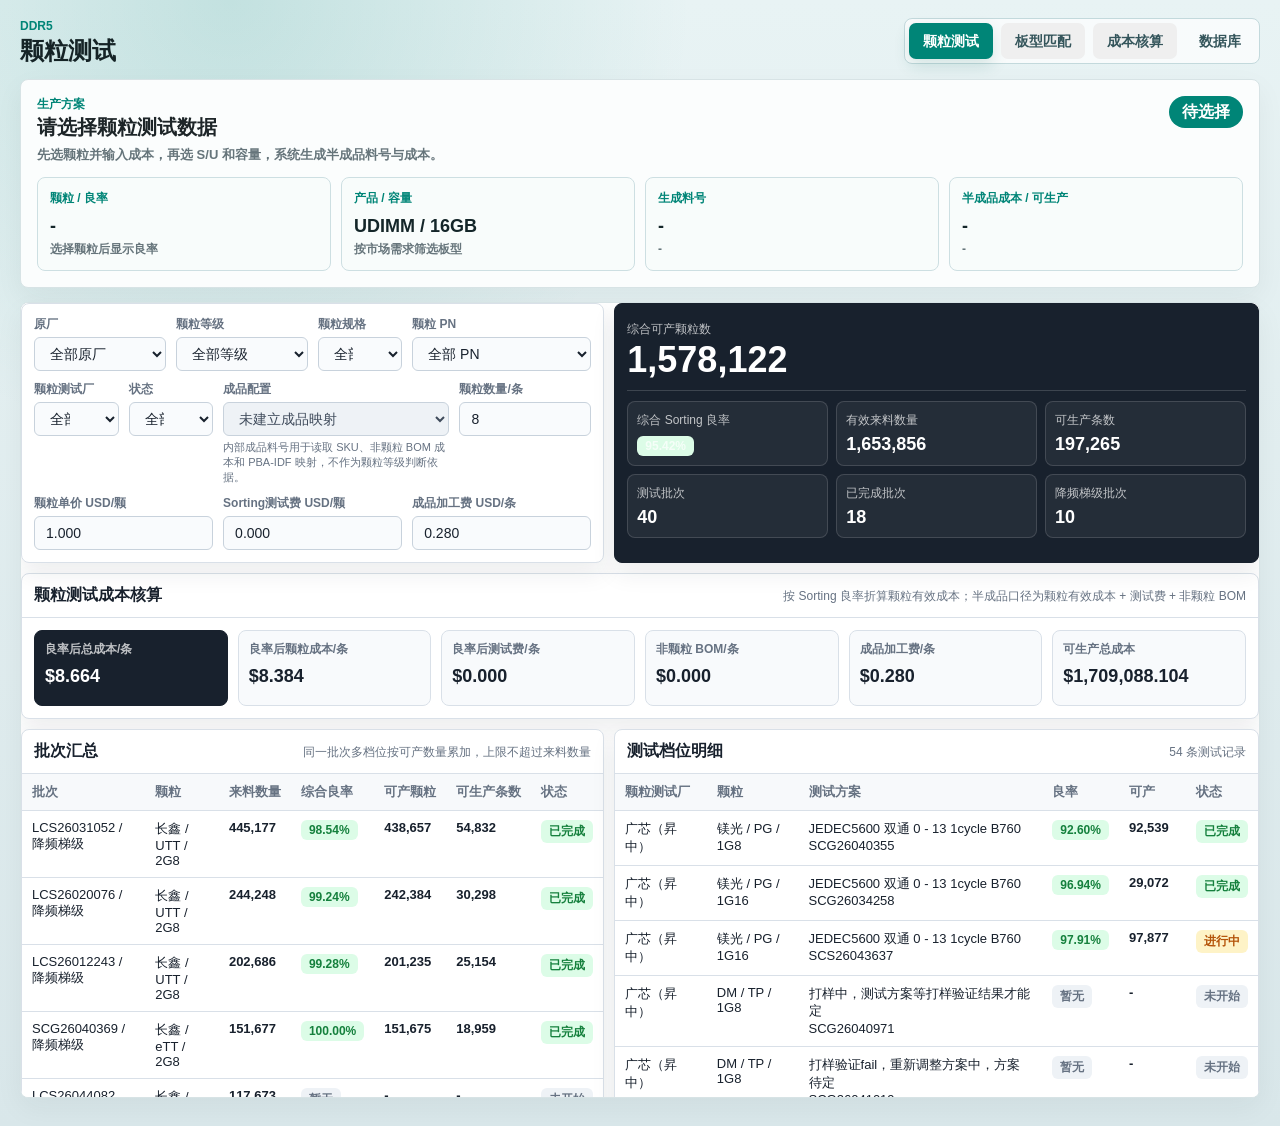
==== index.html @ 911d34d2 "Add DDR5 board database page" ====
<!doctype html>
<html lang="zh-CN">
  <head>
    <meta charset="UTF-8" />
    <meta name="viewport" content="width=device-width, initial-scale=1.0" />
    <title>DDR5 生产成本流程</title>
    <link rel="icon" href="/favicon.svg" type="image/svg+xml" />
    <link rel="stylesheet" href="/styles.css?v=202605280843" />
  </head>
  <body>
    <main class="main">
      <section class="scheme-page">
        <header class="page-toolbar">
          <div>
            <span>DDR5</span>
            <h1 id="flowTitle">颗粒测试</h1>
          </div>
          <nav class="page-nav" aria-label="页面导航">
            <button class="nav-button nav-button-active" type="button" data-flow-target="grain">颗粒测试</button>
            <button class="nav-button" type="button" data-flow-target="board">板型匹配</button>
            <button class="nav-button" type="button" data-flow-target="cost">成本核算</button>
            <a class="nav-button" href="/database.html?v=202605280910">数据库</a>
          </nav>
        </header>

        <section class="panel production-summary">
          <div class="summary-head">
            <div>
              <span>生产方案</span>
              <h2 id="planName">请选择颗粒测试数据</h2>
              <p id="planPath">先选颗粒并输入成本，再选 S/U 和容量，系统生成半成品料号与成本。</p>
            </div>
            <strong id="planStatus" class="count-pill">待选择</strong>
          </div>
          <div class="summary-grid">
            <div class="summary-card">
              <span>颗粒 / 良率</span>
              <strong id="summaryGrain">-</strong>
              <small id="summaryYield">-</small>
            </div>
            <div class="summary-card">
              <span>产品 / 容量</span>
              <strong id="summaryMarket">UDIMM / 16GB</strong>
              <small>按市场需求筛选板型</small>
            </div>
            <div class="summary-card">
              <span>生成料号</span>
              <strong id="summaryPartNumber">-</strong>
              <small id="summarySku">-</small>
            </div>
            <div class="summary-card">
              <span>半成品成本 / 可生产</span>
              <strong id="summaryCost">-</strong>
              <small id="summaryQuantity">-</small>
            </div>
          </div>
        </section>

        <section class="flow-panel" data-flow-panel="grain">
          <section class="panel tool-shell">
            <iframe
              class="embedded-tool-frame"
              data-grain-frame
              title="颗粒 Sorting 良率工具"
              src="/tools/grain-test/index.html?embed=1&v=202605280843"
            ></iframe>
          </section>
        </section>

        <section class="flow-panel" data-flow-panel="board" hidden>
          <section class="panel filter-panel">
            <h2>筛选条件</h2>
            <div class="filter-grid">
              <label>S / U
                <select id="filterSu">
                  <option value="UDIMM">U - UDIMM</option>
                  <option value="SODIMM">S - SODIMM</option>
                </select>
              </label>
              <label>容量
                <select id="filterCapacity">
                  <option>8GB</option>
                  <option>16GB</option>
                  <option>24GB</option>
                  <option>32GB</option>
                  <option>48GB</option>
                  <option>64GB</option>
                </select>
              </label>
              <label>颗粒厂
                <select id="filterFactory">
                  <option>镁光</option>
                  <option>三星</option>
                  <option>海力士</option>
                  <option>长鑫</option>
                </select>
              </label>
              <label>颗粒等级
                <select id="filterGrade"></select>
              </label>
              <label>颗粒规格
                <select id="filterDramSpec"></select>
              </label>
            </div>
          </section>

          <section class="panel match-panel">
            <div class="match-head">
              <div>
                <span>匹配结果</span>
                <h2>匹配板型</h2>
                <p id="matchPath"></p>
              </div>
              <strong id="matchCount" class="count-pill">0 个</strong>
            </div>
            <div class="table-wrap match-table">
              <table>
                <thead>
                  <tr>
                    <th>序号</th>
                    <th>S/U</th>
                    <th>容量</th>
                    <th>颗粒厂</th>
                    <th>颗粒等级</th>
                    <th>Rank/贴颗</th>
                    <th>颗粒规格</th>
                    <th>板厂</th>
                    <th>板型</th>
                    <th>板型标注</th>
                    <th>名称</th>
                  </tr>
                </thead>
                <tbody id="matchedBoardRows"></tbody>
              </table>
            </div>
          </section>

          <section class="panel material-matrix-panel">
            <div class="matrix-scroll">
              <table class="material-matrix">
                <thead>
                  <tr>
                    <th>板型</th>
                    <th>颗粒</th>
                    <th>PCB</th>
                    <th>PMIC</th>
                    <th>SPD</th>
                    <th>电感</th>
                  </tr>
                </thead>
                <tbody id="materialMatrixRows"></tbody>
              </table>
            </div>
            <div class="rc-grid" id="rcSpecGrid"></div>
            <p id="selectedPartCount" class="selection-note">已选 0 个料号。</p>
          </section>
        </section>

        <section class="flow-panel" data-flow-panel="cost" hidden>
          <section class="panel tool-shell">
            <iframe
              class="embedded-tool-frame"
              data-cost-frame
              title="DIMM 成本核算"
              src="/tools/dimm-cost-calculator/index.html?embed=1&v=202605280843"
            ></iframe>
          </section>
        </section>
      </section>
    </main>
    <script src="/tools/dimm-cost-calculator/data.js?v=202605280843"></script>
    <script src="/tools/grain-test/data.js?v=202605280843"></script>
    <script src="/app.js?v=202605280843"></script>
    <script src="/flow.js?v=202605280843"></script>
  </body>
</html>
---- styles.css ----
:root {
  --bg: #e8eef1;
  --panel: #fbfdfd;
  --text: #1d2528;
  --muted: #66757b;
  --line: #d7e3e5;
  --teal: #008577;
  --teal-soft: #d9f3ee;
}

* {
  box-sizing: border-box;
}

body {
  margin: 0;
  color: var(--text);
  background: var(--bg);
  font-family: "PingFang SC", "Hiragino Sans GB", "Microsoft YaHei", -apple-system, BlinkMacSystemFont, "Segoe UI", sans-serif;
  font-size: 16px;
  line-height: 1.45;
}

button,
a,
select {
  font: inherit;
}

button {
  border: 0;
  cursor: pointer;
}

a {
  color: inherit;
  text-decoration: none;
}

.main {
  min-height: 100vh;
  padding: 18px 20px 28px;
  background:
    radial-gradient(circle at 18% 0%, rgba(0, 133, 119, 0.16), transparent 30%),
    linear-gradient(180deg, #e8f3f4 0%, #d9e7ea 100%);
}

.scheme-page {
  display: grid;
  gap: 14px;
}

.page-toolbar {
  display: flex;
  align-items: center;
  justify-content: space-between;
  gap: 16px;
}

.page-toolbar span {
  display: block;
  color: var(--teal);
  font-size: 12px;
  font-weight: 800;
}

.page-toolbar h1 {
  margin: 2px 0 0;
  color: #152326;
  font-size: 24px;
  font-weight: 850;
  line-height: 1.15;
}

.toolbar-button {
  display: inline-flex;
  min-height: 40px;
  align-items: center;
  justify-content: center;
  padding: 0 16px;
  border: 1px solid #057a6f;
  border-radius: 8px;
  background: var(--teal);
  color: #ffffff;
  font-size: 14px;
  font-weight: 800;
  white-space: nowrap;
  box-shadow: 0 8px 18px rgba(0, 98, 88, 0.14);
}

.toolbar-button:hover {
  background: #00766a;
}

.toolbar-button-secondary {
  border-color: #b7d4d1;
  background: #ffffff;
  color: #0b615b;
  box-shadow: none;
}

.toolbar-button-secondary:hover {
  background: #f0faf7;
}

.page-nav {
  display: inline-flex;
  align-items: center;
  gap: 8px;
  padding: 4px;
  border: 1px solid #c3d9dc;
  border-radius: 8px;
  background: rgba(255, 255, 255, 0.72);
}

.nav-button {
  display: inline-flex;
  min-height: 36px;
  align-items: center;
  justify-content: center;
  padding: 0 14px;
  border-radius: 7px;
  color: #34555b;
  font-size: 14px;
  font-weight: 800;
  white-space: nowrap;
}

a.nav-button {
  text-decoration: none;
}

.nav-button:hover {
  background: #eef8f6;
  color: #0b615b;
}

.nav-button-active {
  background: var(--teal);
  color: #ffffff;
  box-shadow: 0 7px 16px rgba(0, 98, 88, 0.14);
}

.nav-button-active:hover {
  background: #00766a;
  color: #ffffff;
}

.panel {
  overflow: hidden;
  border: 1px solid var(--line);
  border-radius: 8px;
  background: var(--panel);
  box-shadow: 0 10px 28px rgba(23, 41, 46, 0.05);
}

.production-summary {
  padding: 16px;
}

.summary-head {
  display: flex;
  justify-content: space-between;
  gap: 16px;
  margin-bottom: 12px;
}

.summary-head span,
.summary-card span {
  display: block;
  color: var(--teal);
  font-size: 12px;
  font-weight: 800;
}

.summary-head h2 {
  margin: 2px 0 6px;
  font-size: 20px;
  line-height: 1.25;
}

.summary-head p {
  margin: 0;
  color: var(--muted);
  font-size: 13px;
  font-weight: 650;
}

.summary-grid {
  display: grid;
  grid-template-columns: repeat(4, minmax(0, 1fr));
  gap: 10px;
}

.summary-card {
  min-height: 92px;
  padding: 12px;
  border: 1px solid #cddfe2;
  border-radius: 8px;
  background: #f8fcfb;
}

.summary-card strong {
  display: block;
  margin-top: 8px;
  color: #142629;
  font-size: 18px;
  line-height: 1.2;
}

.summary-card small {
  display: block;
  margin-top: 5px;
  color: var(--muted);
  font-size: 12px;
  font-weight: 650;
  line-height: 1.3;
}

.flow-panel {
  display: grid;
  gap: 14px;
}

.flow-panel[hidden] {
  display: none;
}

.filter-panel {
  padding: 18px 20px 16px;
}

.filter-panel h2 {
  margin: 0 0 16px;
  color: #152326;
  font-size: 22px;
  font-weight: 800;
  line-height: 1.2;
}

.filter-grid {
  display: grid;
  grid-template-columns: 1.2fr 1fr 1fr 0.8fr 0.9fr;
  gap: 12px;
  padding: 14px;
  border: 1px solid #cddfe2;
  border-radius: 8px;
  background: linear-gradient(180deg, #f7fdfb 0%, #edf8f6 100%);
}

.filter-grid label {
  display: grid;
  gap: 7px;
  color: #607176;
  font-size: 12px;
  font-weight: 700;
  line-height: 1.3;
}

.filter-grid select {
  height: 44px;
  padding: 0 14px;
  border: 1px solid #b7d4d1;
  border-radius: 8px;
  background: #ffffff;
  color: var(--text);
  font-size: 15px;
  font-weight: 650;
  box-shadow: inset 0 1px 0 rgba(255, 255, 255, 0.75);
}

.filter-grid select:focus {
  border-color: var(--teal);
  outline: 3px solid rgba(0, 133, 119, 0.16);
}

.filter-grid select:disabled {
  color: #7f9095;
  background: #eef3f4;
  border-style: dashed;
  cursor: not-allowed;
}

.match-panel,
.material-matrix-panel {
  padding: 18px 16px 16px;
}

.match-head {
  display: flex;
  justify-content: space-between;
  align-items: flex-start;
  gap: 16px;
  margin-bottom: 12px;
}

.match-head span {
  display: block;
  margin-bottom: 4px;
  color: var(--teal);
  font-size: 12px;
  font-weight: 800;
}

.match-head h2 {
  margin: 0 0 10px;
  font-size: 18px;
  font-weight: 800;
  line-height: 1.25;
}

.match-head p {
  margin: 0;
  color: var(--muted);
  font-size: 13px;
  font-weight: 600;
}

.count-pill {
  display: inline-flex;
  min-width: 54px;
  height: 32px;
  align-items: center;
  justify-content: center;
  padding: 0 13px;
  border-radius: 999px;
  background: var(--teal);
  color: #ffffff;
  white-space: nowrap;
}

.table-wrap,
.matrix-scroll {
  overflow: auto;
}

table {
  width: 100%;
  border-collapse: collapse;
}

.match-table {
  border: 1px solid var(--line);
  border-radius: 8px;
  background: #ffffff;
}

.match-table th,
.match-table td {
  padding: 11px 12px;
  font-size: 13px;
  white-space: nowrap;
}

.match-table th,
.material-matrix th {
  color: #405257;
  background: #e7f4f2;
  font-weight: 800;
  text-align: left;
}

.match-table td {
  color: #1d292d;
  border-bottom: 1px solid #edf2f3;
}

.match-table td strong {
  color: #0b615b;
  font-weight: 800;
}

.match-table tbody tr:hover {
  background: #f0faf7;
}

.match-table tbody tr.selectable {
  cursor: pointer;
}

.match-table tbody tr.selected {
  background: #dff4ef;
  box-shadow: inset 4px 0 0 var(--teal);
}

.board-tags {
  display: flex;
  min-width: 180px;
  flex-wrap: wrap;
  gap: 5px;
}

.board-tag {
  display: inline-flex;
  align-items: center;
  min-height: 22px;
  padding: 2px 7px;
  border: 1px solid #bedbd7;
  border-radius: 999px;
  background: #f1fbf8;
  color: #0b615b;
  font-size: 12px;
  font-weight: 750;
  line-height: 1;
}

.material-matrix {
  min-width: 940px;
}

.material-matrix th {
  padding: 10px 12px;
  font-size: 13px;
  text-align: center;
}

.material-matrix td {
  min-width: 132px;
  padding: 9px 10px;
  border-bottom: 1px solid #edf2f3;
  font-size: 13px;
  vertical-align: middle;
}

.material-matrix td:first-child {
  min-width: 240px;
}

.material-matrix td:first-child strong {
  display: block;
  line-height: 1.25;
}

.material-matrix td:first-child span {
  display: block;
  margin-top: 6px;
  color: var(--muted);
}

.empty-slot {
  display: grid;
  min-height: 46px;
  place-items: center;
  border: 1px dashed #cadadd;
  border-radius: 8px;
  background: #f8fbfb;
  color: #84969b;
  font-size: 13px;
}

.part-slot {
  display: grid;
  min-height: 46px;
  place-items: center;
  gap: 2px;
  border: 1px solid #cfe0e2;
  border-radius: 8px;
  background: linear-gradient(180deg, #ffffff 0%, #eefaf7 100%);
  text-align: center;
}

.part-slot strong {
  color: #123236;
  font-size: 14px;
  line-height: 1.2;
}

.part-slot span {
  color: var(--muted);
  font-size: 11px;
  line-height: 1.2;
}

.rc-grid {
  display: grid;
  gap: 8px;
  margin-top: 14px;
}

.rc-line {
  display: grid;
  gap: 6px;
}

.rc-line-resistor {
  grid-template-columns: repeat(4, minmax(0, 1fr));
}

.rc-line-capacitor {
  grid-template-columns: repeat(6, minmax(0, 1fr));
}

.rc-cell {
  overflow: hidden;
  border: 1px solid #d7e3e5;
  border-radius: 8px;
  background: #fbfdfd;
}

.rc-cell h3 {
  margin: 0;
  padding: 6px 4px;
  background: #e7f4f2;
  color: #405257;
  font-size: 11px;
  font-weight: 800;
  text-align: center;
}

.rc-cell .empty-slot {
  min-height: 34px;
  margin: 5px;
  font-size: 11px;
}

.selection-note {
  margin: 12px 0 0;
  color: #314045;
  font-size: 13px;
  font-weight: 600;
}

.tool-shell {
  height: calc(100vh - 104px);
  min-height: 680px;
  background: #ffffff;
}

.embedded-tool-frame {
  display: block;
  width: 100%;
  height: 100%;
  border: 0;
}

@media (max-width: 900px) {
  .main {
    padding: 12px;
  }

  .filter-grid {
    grid-template-columns: 1fr;
  }

  .summary-head {
    flex-direction: column;
  }

  .summary-grid {
    grid-template-columns: 1fr;
  }

  .page-toolbar {
    align-items: stretch;
    flex-direction: column;
  }

  .toolbar-button {
    width: 100%;
  }

  .page-nav {
    display: grid;
    width: 100%;
    grid-template-columns: repeat(auto-fit, minmax(82px, 1fr));
  }

  .nav-button {
    min-width: 0;
    padding: 0 8px;
    font-size: 13px;
  }

  .tool-shell {
    height: calc(100vh - 138px);
    min-height: 620px;
  }

  .rc-line-resistor {
    grid-template-columns: repeat(4, minmax(0, 1fr));
  }

  .rc-line-capacitor {
    grid-template-columns: repeat(6, minmax(0, 1fr));
  }
}

.database-main {
  background: linear-gradient(180deg, #eef5f5 0%, #dfecee 100%);
}

.database-page {
  display: grid;
  gap: 14px;
}

.database-toolbar {
  align-items: flex-end;
}

.db-search-panel {
  padding: 14px;
}

.db-search-row {
  display: grid;
  grid-template-columns: minmax(150px, 0.62fr) minmax(260px, 1.5fr) repeat(3, minmax(140px, 0.7fr));
  gap: 12px;
}

.db-search-row label {
  display: grid;
  gap: 6px;
  color: #607176;
  font-size: 12px;
  font-weight: 800;
}

.db-search-row input,
.db-search-row select {
  height: 42px;
  padding: 0 12px;
  border: 1px solid #b7d4d1;
  border-radius: 8px;
  background: #ffffff;
  color: var(--text);
  font-size: 14px;
  font-weight: 650;
}

.db-search-row input:focus,
.db-search-row select:focus {
  border-color: var(--teal);
  outline: 3px solid rgba(0, 133, 119, 0.16);
}

.db-stat-grid {
  display: grid;
  grid-template-columns: repeat(5, minmax(0, 1fr));
  gap: 10px;
}

.db-stat-card {
  min-height: 106px;
  padding: 14px;
}

.db-stat-card span,
.db-panel-head span {
  display: block;
  color: var(--teal);
  font-size: 12px;
  font-weight: 850;
}

.db-stat-card strong {
  display: block;
  margin-top: 6px;
  color: #142629;
  font-size: 26px;
  line-height: 1.1;
}

.db-stat-card small {
  display: block;
  margin-top: 7px;
  color: var(--muted);
  font-size: 12px;
  font-weight: 650;
}

.db-stat-risk strong {
  color: #a83627;
}

.db-layout {
  display: grid;
  grid-template-columns: minmax(300px, 0.9fr) minmax(0, 2.1fr);
  gap: 14px;
  align-items: start;
}

.db-board-panel,
.db-detail-panel,
.db-table-panel {
  padding: 14px;
}

.db-board-panel {
  position: sticky;
  top: 12px;
  max-height: calc(100vh - 24px);
  display: grid;
  grid-template-rows: auto minmax(0, 1fr);
}

.db-panel-head {
  display: flex;
  align-items: flex-start;
  justify-content: space-between;
  gap: 12px;
  margin-bottom: 12px;
}

.db-panel-head h2 {
  margin: 2px 0 0;
  color: #17282c;
  font-size: 17px;
  font-weight: 850;
  line-height: 1.25;
}

.db-panel-head p {
  margin: 5px 0 0;
  color: var(--muted);
  font-size: 12px;
  font-weight: 700;
  word-break: break-all;
}

.db-board-list {
  display: grid;
  gap: 8px;
  overflow: auto;
  padding-right: 2px;
}

.db-board-item {
  display: grid;
  gap: 5px;
  width: 100%;
  min-height: 108px;
  padding: 12px;
  border: 1px solid #d1e1e3;
  border-radius: 8px;
  background: #ffffff;
  color: var(--text);
  text-align: left;
}

.db-board-item:hover {
  border-color: #9ecbc6;
  background: #f4fbf9;
}

.db-board-item-active {
  border-color: var(--teal);
  background: #e6f8f4;
  box-shadow: inset 4px 0 0 var(--teal);
}

.db-board-item span {
  color: #0b615b;
  font-size: 12px;
  font-weight: 850;
  word-break: break-all;
}

.db-board-item strong {
  color: #17282c;
  font-size: 14px;
  line-height: 1.25;
}

.db-board-item small {
  color: var(--muted);
  font-size: 12px;
  font-weight: 700;
}

.db-detail-stack {
  display: grid;
  gap: 14px;
}

.db-meta-grid {
  display: grid;
  grid-template-columns: repeat(4, minmax(0, 1fr));
  gap: 8px;
}

.db-pcb-grid {
  margin-bottom: 12px;
}

.db-meta-item {
  min-height: 68px;
  padding: 10px;
  border: 1px solid #d8e5e6;
  border-radius: 8px;
  background: #f8fcfb;
}

.db-meta-item span {
  display: block;
  color: var(--muted);
  font-size: 11px;
  font-weight: 800;
}

.db-meta-item strong {
  display: block;
  margin-top: 6px;
  color: #17282c;
  font-size: 13px;
  font-weight: 800;
  line-height: 1.3;
  word-break: break-word;
}

.db-table-wrap {
  border: 1px solid var(--line);
  border-radius: 8px;
  background: #ffffff;
}

.db-table {
  min-width: 820px;
}

.db-table th,
.db-table td {
  padding: 10px 11px;
  border-bottom: 1px solid #edf2f3;
  font-size: 12px;
  text-align: left;
  vertical-align: top;
}

.db-table th {
  position: sticky;
  top: 0;
  z-index: 1;
  background: #e7f4f2;
  color: #405257;
  font-weight: 850;
  white-space: nowrap;
}

.db-table td {
  color: #1d292d;
  min-width: 96px;
}

.db-table td strong {
  color: #102c30;
  font-weight: 850;
}

.db-table td small {
  display: block;
  margin-top: 4px;
  color: var(--muted);
  font-size: 11px;
  font-weight: 700;
}

.db-two-column {
  display: grid;
  grid-template-columns: minmax(0, 1fr) minmax(0, 1fr);
  gap: 14px;
}

.db-two-column .db-table {
  min-width: 520px;
}

.db-two-column .db-table th,
.db-two-column .db-table td {
  padding: 9px 10px;
}

.db-pcb-table {
  min-width: 640px;
}

.db-badge {
  display: inline-flex;
  min-height: 26px;
  align-items: center;
  justify-content: center;
  padding: 4px 9px;
  border: 1px solid #cad8da;
  border-radius: 999px;
  background: #eef3f4;
  color: #52676d;
  font-size: 12px;
  font-weight: 850;
  white-space: nowrap;
}

.db-badge-high {
  border-color: #ffc1b8;
  background: #ffe6e1;
  color: #9b2b20;
}

.db-badge-high-mid {
  border-color: #ffd7a8;
  background: #fff0d9;
  color: #895400;
}

.db-badge-mid {
  border-color: #c9ddec;
  background: #edf6fc;
  color: #245a78;
}

.db-badge-low {
  border-color: #bde1cd;
  background: #e7f8ed;
  color: #236340;
}

.db-badge-blank {
  border-color: #d7dfe1;
  background: #f3f6f7;
  color: #6f8085;
}

.db-empty,
.db-empty-block {
  color: #7b8d92;
  font-size: 13px;
  font-weight: 700;
  text-align: center;
}

.db-empty-block {
  padding: 22px 10px;
}

@media (max-width: 1100px) {
  .db-stat-grid,
  .db-meta-grid {
    grid-template-columns: repeat(2, minmax(0, 1fr));
  }

  .db-layout,
  .db-two-column {
    grid-template-columns: 1fr;
  }

  .db-board-panel {
    position: static;
    max-height: none;
  }
}

@media (max-width: 760px) {
  .db-search-row,
  .db-stat-grid,
  .db-meta-grid {
    grid-template-columns: 1fr;
  }

  .database-toolbar {
    align-items: stretch;
  }

  .database-toolbar .page-nav {
    display: grid;
    grid-template-columns: repeat(3, minmax(0, 1fr));
  }
}
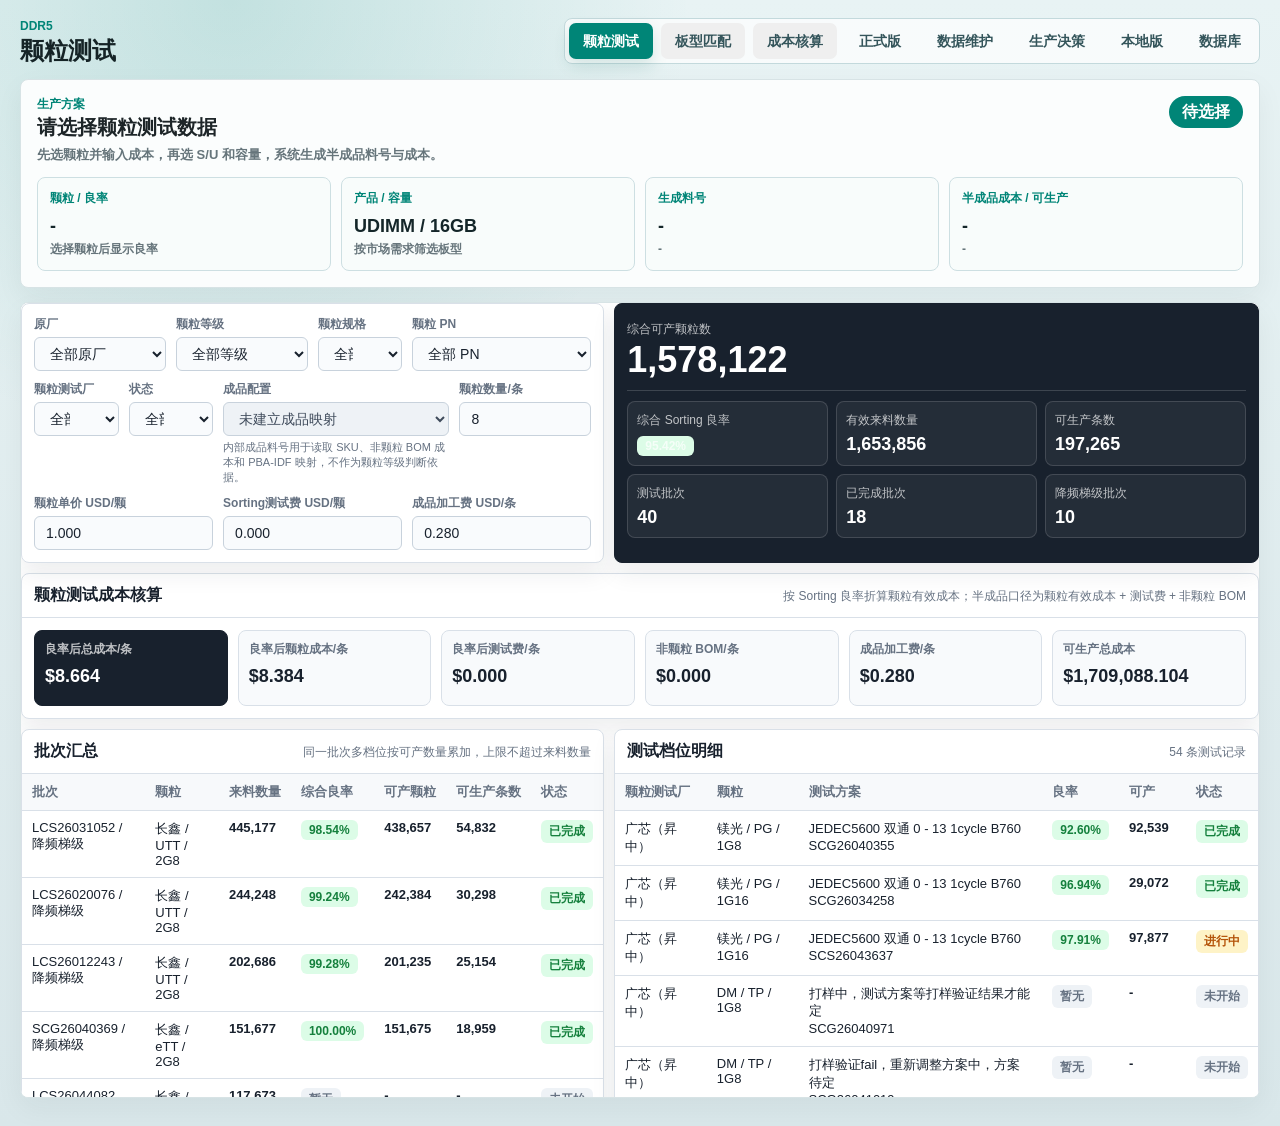
==== commit 819b7439: "Publish production decision page" ====
--- a/index.html
+++ b/index.html
@@ -19,6 +19,10 @@
             <button class="nav-button nav-button-active" type="button" data-flow-target="grain">颗粒测试</button>
             <button class="nav-button" type="button" data-flow-target="board">板型匹配</button>
             <button class="nav-button" type="button" data-flow-target="cost">成本核算</button>
+            <a class="nav-button" href="/production-official.html?v=202605301650">正式版</a>
+            <a class="nav-button" href="/production-admin.html?v=202605301930">数据维护</a>
+            <a class="nav-button" href="/production.html?v=202605291930">生产决策</a>
+            <a class="nav-button" href="/production-local.html?v=202605292140">本地版</a>
             <a class="nav-button" href="/database.html?v=202605280910">数据库</a>
           </nav>
         </header>
--- a/styles.css
+++ b/styles.css
@@ -931,6 +931,1219 @@
   padding: 22px 10px;
 }
 
+.decision-body {
+  overflow-x: hidden;
+  background: linear-gradient(180deg, #151612 0%, #0f1111 100%);
+}
+
+.decision-app {
+  display: grid;
+  min-height: 100vh;
+  grid-template-columns: 300px minmax(0, 1fr);
+  color: #f4f1ea;
+  font-family: "PingFang SC", "Hiragino Sans GB", "Microsoft YaHei", -apple-system, BlinkMacSystemFont, "Segoe UI", sans-serif;
+}
+
+.decision-sidebar {
+  display: grid;
+  grid-template-rows: auto 1fr auto;
+  border-right: 1px solid rgba(255, 255, 255, 0.08);
+  background: #252823;
+  box-shadow: 18px 0 44px rgba(0, 0, 0, 0.2);
+}
+
+.decision-brand {
+  padding: 32px 28px 30px;
+  border-bottom: 1px solid rgba(255, 255, 255, 0.08);
+}
+
+.decision-brand h1 {
+  margin: 0;
+  font-size: 25px;
+  line-height: 1.2;
+  letter-spacing: 0;
+}
+
+.decision-brand p {
+  margin: 10px 0 0;
+  color: #bbb7ad;
+  font-size: 15px;
+  font-weight: 700;
+}
+
+.decision-menu {
+  display: grid;
+  align-content: start;
+  gap: 10px;
+  padding: 26px 18px;
+}
+
+.decision-menu span {
+  padding: 10px 14px 2px;
+  color: #928f87;
+  font-size: 13px;
+  font-weight: 850;
+}
+
+.decision-menu-item {
+  display: flex;
+  min-height: 54px;
+  align-items: center;
+  padding: 0 18px;
+  border: 1px solid transparent;
+  border-radius: 10px;
+  color: #e9e5dc;
+  font-size: 20px;
+  font-weight: 850;
+  text-decoration: none;
+  transition: border-color 0.16s ease, background 0.16s ease, color 0.16s ease;
+}
+
+.decision-menu-active,
+.decision-menu-item:hover {
+  border-color: rgba(105, 214, 189, 0.46);
+  background: #173a35;
+  color: #ffffff;
+}
+
+.decision-metrics {
+  padding: 22px 28px 26px;
+  border-top: 1px solid rgba(255, 255, 255, 0.08);
+  color: #bbb7ad;
+  font-size: 15px;
+  font-weight: 800;
+}
+
+.decision-metrics p {
+  margin: 0 0 7px;
+}
+
+.decision-metrics strong {
+  color: #ffffff;
+}
+
+.decision-workspace {
+  display: grid;
+  align-content: start;
+  gap: 24px;
+  padding-bottom: 48px;
+}
+
+.decision-topbar {
+  display: flex;
+  min-height: 82px;
+  align-items: center;
+  justify-content: space-between;
+  gap: 20px;
+  padding: 0 42px;
+  border-bottom: 1px solid rgba(255, 255, 255, 0.08);
+  background: rgba(37, 40, 35, 0.88);
+  backdrop-filter: blur(10px);
+}
+
+.decision-topbar h2 {
+  margin: 0;
+  font-size: 26px;
+  letter-spacing: 0;
+}
+
+.decision-status {
+  display: inline-flex;
+  align-items: center;
+  gap: 14px;
+}
+
+.decision-status span,
+.decision-status strong {
+  display: inline-flex;
+  min-width: 94px;
+  min-height: 36px;
+  align-items: center;
+  justify-content: center;
+  border-radius: 999px;
+  font-size: 16px;
+  font-weight: 900;
+}
+
+.decision-status span {
+  background: #213f68;
+  color: #b9d7ff;
+}
+
+.decision-status strong {
+  background: #235a29;
+  color: #a5ee97;
+}
+
+.decision-stepper {
+  display: grid;
+  grid-template-columns: repeat(3, minmax(0, 1fr));
+  gap: 12px;
+  margin: 8px 42px 2px;
+}
+
+.decision-step {
+  position: relative;
+  min-height: 82px;
+  border: 1px solid rgba(255, 255, 255, 0.1);
+  border-radius: 14px;
+  background: #252823;
+  color: #eee9df;
+  cursor: pointer;
+  transition: transform 0.16s ease, border-color 0.16s ease, background 0.16s ease;
+}
+
+.decision-step:hover {
+  transform: translateY(-1px);
+  border-color: rgba(255, 255, 255, 0.22);
+}
+
+.decision-step span {
+  display: block;
+  color: #a8a39a;
+  font-size: 15px;
+  font-weight: 800;
+}
+
+.decision-step strong {
+  display: block;
+  margin-top: 7px;
+  font-size: 22px;
+  line-height: 1.15;
+}
+
+.decision-step-active {
+  border-color: rgba(105, 214, 189, 0.72);
+  background: #173a35;
+  box-shadow: inset 0 0 0 1px rgba(105, 214, 189, 0.22), 0 14px 32px rgba(0, 0, 0, 0.18);
+}
+
+.decision-panel {
+  margin: 0 42px;
+  padding: 28px 32px 26px;
+  border: 1px solid rgba(255, 255, 255, 0.1);
+  border-radius: 16px;
+  background: rgba(37, 40, 35, 0.94);
+  box-shadow: 0 18px 46px rgba(0, 0, 0, 0.18);
+}
+
+.decision-hidden {
+  display: none;
+}
+
+.decision-panel h3 {
+  margin: 0 0 22px;
+  font-size: 23px;
+  line-height: 1.2;
+}
+
+.decision-panel-head {
+  display: flex;
+  align-items: center;
+  justify-content: space-between;
+  gap: 16px;
+}
+
+.decision-panel-head h3 {
+  margin-left: 0;
+}
+
+.decision-panel-head strong {
+  display: inline-flex;
+  min-height: 34px;
+  align-items: center;
+  justify-content: center;
+  padding: 0 16px;
+  border-radius: 999px;
+  background: #0f7564;
+  color: #d9fff6;
+  font-size: 16px;
+  font-weight: 900;
+}
+
+.decision-form-grid {
+  display: grid;
+  grid-template-columns: repeat(2, minmax(0, 1fr));
+  gap: 22px;
+}
+
+.decision-form-grid-3 {
+  grid-template-columns: repeat(3, minmax(0, 1fr));
+}
+
+.decision-form-grid label {
+  display: grid;
+  gap: 9px;
+  color: #c8c2b7;
+  font-size: 17px;
+  font-weight: 850;
+}
+
+.decision-form-grid input,
+.decision-form-grid select {
+  width: 100%;
+  min-height: 56px;
+  padding: 0 18px;
+  border: 1px solid rgba(255, 255, 255, 0.13);
+  border-radius: 10px;
+  background: #171916;
+  color: #ffffff;
+  font-size: 24px;
+  font-weight: 750;
+  outline: none;
+  transition: border-color 0.16s ease, box-shadow 0.16s ease, background 0.16s ease;
+}
+
+.decision-form-grid input:focus,
+.decision-form-grid select:focus {
+  border-color: rgba(105, 214, 189, 0.72);
+  background: #101211;
+  box-shadow: 0 0 0 3px rgba(105, 214, 189, 0.14);
+}
+
+.decision-actions {
+  display: flex;
+  justify-content: flex-end;
+  gap: 14px;
+  margin-top: 26px;
+}
+
+.decision-primary,
+.decision-secondary {
+  display: inline-flex;
+  min-width: 210px;
+  min-height: 54px;
+  align-items: center;
+  justify-content: center;
+  padding: 0 24px;
+  border: 1px solid rgba(105, 214, 189, 0.42);
+  border-radius: 12px;
+  background: #0f7564;
+  color: #ffffff;
+  font-size: 20px;
+  font-weight: 900;
+  text-align: center;
+  text-decoration: none;
+  transition: transform 0.16s ease, border-color 0.16s ease, background 0.16s ease;
+}
+
+.decision-primary:hover,
+.decision-secondary:hover {
+  transform: translateY(-1px);
+  border-color: rgba(145, 229, 211, 0.8);
+  background: #128570;
+}
+
+.decision-secondary {
+  min-width: 140px;
+  border-color: rgba(255, 255, 255, 0.14);
+  background: #171916;
+  color: #d8d2c6;
+}
+
+.decision-board-list {
+  display: grid;
+  grid-template-columns: repeat(2, minmax(0, 1fr));
+  gap: 12px;
+}
+
+.decision-board {
+  position: relative;
+  display: grid;
+  gap: 6px;
+  width: 100%;
+  padding: 16px 18px;
+  overflow: hidden;
+  border: 1px solid rgba(255, 255, 255, 0.1);
+  border-radius: 12px;
+  background: #1d201c;
+  color: #f4f1ea;
+  text-align: left;
+  cursor: pointer;
+  transition: transform 0.16s ease, border-color 0.16s ease, background 0.16s ease;
+}
+
+.decision-board::before {
+  position: absolute;
+  inset: 0 auto 0 0;
+  width: 4px;
+  background: #8a6a2a;
+  content: "";
+  opacity: 0.72;
+}
+
+.decision-board:hover,
+.decision-board-active {
+  transform: translateY(-1px);
+  border-color: rgba(105, 214, 189, 0.7);
+  background: #153b34;
+}
+
+.decision-board span {
+  color: #8ee5d0;
+  font-size: 14px;
+  font-weight: 900;
+}
+
+.decision-board strong {
+  font-size: 19px;
+}
+
+.decision-board small,
+.decision-board em {
+  color: #c4c8c0;
+  font-size: 14px;
+  font-style: normal;
+  font-weight: 750;
+}
+
+.decision-empty {
+  padding: 24px;
+  border: 1px dashed rgba(255, 255, 255, 0.22);
+  border-radius: 12px;
+  color: #c4bfb4;
+  font-size: 16px;
+  font-weight: 800;
+  text-align: center;
+}
+
+.decision-summary-grid,
+.decision-cost-breakdown {
+  display: grid;
+  grid-template-columns: repeat(4, minmax(0, 1fr));
+  gap: 14px;
+}
+
+.decision-cost-breakdown {
+  margin-top: 16px;
+}
+
+.decision-summary-grid div,
+.decision-cost-breakdown div {
+  min-height: 104px;
+  padding: 15px;
+  border: 1px solid rgba(255, 255, 255, 0.1);
+  border-radius: 12px;
+  background: #1d201c;
+}
+
+.decision-summary-grid div:first-child,
+.decision-summary-grid div:nth-child(3) {
+  border-color: rgba(105, 214, 189, 0.34);
+  background: #173a35;
+}
+
+.decision-summary-grid div:nth-child(4) {
+  border-color: rgba(210, 158, 50, 0.38);
+  background: #332715;
+}
+
+.decision-summary-grid span,
+.decision-cost-breakdown span {
+  display: block;
+  color: #bbb4a8;
+  font-size: 14px;
+  font-weight: 850;
+}
+
+.decision-summary-grid strong,
+.decision-cost-breakdown strong {
+  display: block;
+  margin-top: 12px;
+  color: #ffffff;
+  font-size: 23px;
+  line-height: 1.15;
+  word-break: break-word;
+}
+
+@media (max-width: 980px) {
+  .decision-app {
+    grid-template-columns: 1fr;
+  }
+
+  .decision-sidebar {
+    position: static;
+    grid-template-rows: auto auto auto;
+  }
+
+  .decision-stepper,
+  .decision-panel {
+    margin-left: 16px;
+    margin-right: 16px;
+  }
+
+  .decision-form-grid,
+  .decision-form-grid-3,
+  .decision-board-list,
+  .decision-summary-grid,
+  .decision-cost-breakdown {
+    grid-template-columns: 1fr;
+  }
+}
+
+@media (max-width: 640px) {
+  .decision-topbar {
+    align-items: flex-start;
+    flex-direction: column;
+    padding: 22px 18px;
+  }
+
+  .decision-stepper {
+    grid-template-columns: 1fr;
+  }
+
+  .decision-status {
+    width: 100%;
+    justify-content: space-between;
+  }
+
+  .decision-primary,
+  .decision-secondary {
+    width: 100%;
+  }
+
+  .decision-actions {
+    flex-direction: column;
+  }
+}
+
+.production-local-body {
+  margin: 0;
+  min-height: 100vh;
+  background: #eef2f6;
+  color: #18212d;
+  font-family: -apple-system, BlinkMacSystemFont, "Segoe UI", "PingFang SC", "Microsoft YaHei", sans-serif;
+  font-size: 14px;
+}
+
+.local-shell {
+  width: min(1260px, calc(100vw - 24px));
+  margin: 0 auto;
+  padding: 14px 0 28px;
+}
+
+.local-topbar {
+  display: flex;
+  align-items: flex-end;
+  justify-content: space-between;
+  gap: 20px;
+  margin-bottom: 10px;
+}
+
+.local-eyebrow {
+  margin: 0 0 6px;
+  color: #115e59;
+  font-size: 13px;
+  font-weight: 700;
+}
+
+.local-topbar h1 {
+  margin: 0;
+  font-size: clamp(24px, 3vw, 34px);
+  line-height: 1.08;
+}
+
+.local-status-card {
+  min-width: 220px;
+  border: 1px solid #d9e0e8;
+  border-radius: 8px;
+  padding: 8px 10px;
+  background: #ffffff;
+  box-shadow: 0 10px 24px rgba(28, 39, 52, 0.08);
+}
+
+.local-status-card span,
+.local-status-card strong {
+  display: block;
+}
+
+.local-status-card span {
+  color: #667282;
+  font-size: 12px;
+  font-weight: 700;
+}
+
+.local-status-card strong {
+  margin-top: 4px;
+  font-size: 14px;
+}
+
+.local-tabs {
+  display: grid;
+  grid-template-columns: repeat(5, minmax(0, 1fr));
+  gap: 8px;
+  margin-bottom: 10px;
+}
+
+.local-tab {
+  display: grid;
+  min-height: 58px;
+  align-content: center;
+  gap: 4px;
+  border: 1px solid #d9e0e8;
+  border-radius: 8px;
+  padding: 8px 12px;
+  background: #ffffff;
+  color: #18212d;
+  cursor: pointer;
+  text-align: left;
+  text-decoration: none;
+  box-shadow: 0 8px 20px rgba(28, 39, 52, 0.06);
+}
+
+.local-tab span {
+  color: #667282;
+  font-size: 12px;
+  font-weight: 700;
+}
+
+.local-tab strong {
+  font-size: 16px;
+  line-height: 1.15;
+}
+
+.local-tab.decision-step-active {
+  border-color: #18212d;
+  background: #18212d;
+  color: #ffffff;
+}
+
+.local-tab.decision-step-active span {
+  color: rgba(255, 255, 255, 0.72);
+}
+
+.local-tab-link {
+  border-color: #c8d2dc;
+  background: #f9fbfd;
+}
+
+.local-kpi-grid {
+  display: grid;
+  grid-template-columns: repeat(4, minmax(0, 1fr));
+  gap: 8px;
+  margin-bottom: 10px;
+}
+
+.local-kpi-grid article {
+  min-height: 74px;
+  border: 1px solid #d9e0e8;
+  border-radius: 8px;
+  padding: 10px 12px;
+  background: #ffffff;
+  box-shadow: 0 10px 24px rgba(28, 39, 52, 0.08);
+}
+
+.local-kpi-grid span,
+.local-section-title span,
+.local-form-grid label,
+.local-summary-grid span,
+.local-hero-metric span {
+  color: #667282;
+  font-size: 12px;
+  font-weight: 650;
+}
+
+.local-kpi-grid strong {
+  display: block;
+  margin-top: 5px;
+  font-size: 24px;
+  line-height: 1;
+}
+
+.local-workspace {
+  display: grid;
+  grid-template-columns: minmax(0, 0.98fr) minmax(380px, 1.02fr);
+  gap: 10px;
+  align-items: stretch;
+}
+
+.local-control-card,
+.local-list-card,
+.local-result-card {
+  min-width: 0;
+  border: 1px solid #d9e0e8;
+  border-radius: 8px;
+  background: #ffffff;
+  box-shadow: 0 18px 45px rgba(28, 39, 52, 0.12);
+}
+
+.local-control-card,
+.local-list-card {
+  padding: 12px;
+}
+
+.local-section-title {
+  display: flex;
+  align-items: center;
+  justify-content: space-between;
+  gap: 12px;
+  margin-bottom: 10px;
+}
+
+.local-section-title h2 {
+  margin: 0;
+  font-size: 16px;
+}
+
+.local-section-title strong {
+  display: inline-flex;
+  min-height: 28px;
+  align-items: center;
+  border-radius: 999px;
+  padding: 0 12px;
+  background: #e6f3f1;
+  color: #115e59;
+  font-size: 13px;
+  font-weight: 800;
+}
+
+.local-form-grid {
+  display: grid;
+  grid-template-columns: repeat(2, minmax(0, 1fr));
+  gap: 10px;
+}
+
+.local-form-grid-3 {
+  grid-template-columns: repeat(3, minmax(0, 1fr));
+}
+
+.local-form-grid label {
+  display: grid;
+  gap: 4px;
+}
+
+.local-form-grid input,
+.local-form-grid select {
+  width: 100%;
+  min-height: 36px;
+  border: 1px solid #c8d2dc;
+  border-radius: 6px;
+  background: #f9fbfd;
+  color: #18212d;
+  font: inherit;
+  font-size: 14px;
+  padding: 0 11px;
+}
+
+.local-form-grid input:focus,
+.local-form-grid select:focus {
+  border-color: #0f766e;
+  outline: 2px solid rgba(15, 118, 110, 0.25);
+}
+
+.local-result-card {
+  display: flex;
+  flex-direction: column;
+  justify-content: space-between;
+  padding: 12px;
+  background: #18212d;
+  color: #ffffff;
+}
+
+.local-result-wide {
+  min-height: 190px;
+}
+
+.local-result-card .local-section-title span,
+.local-result-card .local-section-title h2,
+.local-result-card .local-section-title strong,
+.local-result-card .local-summary-grid span {
+  color: #ffffff;
+}
+
+.local-result-card .local-section-title strong {
+  background: rgba(15, 118, 110, 0.9);
+}
+
+.local-hero-metric {
+  padding-bottom: 16px;
+  border-bottom: 1px solid rgba(255, 255, 255, 0.16);
+}
+
+.local-hero-metric strong {
+  display: block;
+  margin-top: 6px;
+  font-size: clamp(26px, 3vw, 38px);
+  line-height: 1;
+}
+
+.local-note-list {
+  display: grid;
+  gap: 8px;
+  margin: 16px 0;
+  color: rgba(255, 255, 255, 0.72);
+  line-height: 1.55;
+}
+
+.local-note-list p {
+  margin: 0;
+}
+
+.production-local-body .decision-actions {
+  margin-top: 14px;
+}
+
+.production-local-body .decision-hidden {
+  display: none;
+}
+
+.production-local-body .decision-primary,
+.production-local-body .decision-secondary {
+  min-width: 150px;
+  min-height: 38px;
+  border-color: #0f766e;
+  border-radius: 8px;
+  background: #0f766e;
+  color: #ffffff;
+  font-size: 14px;
+  text-decoration: none;
+}
+
+.production-local-body .decision-secondary {
+  border-color: rgba(255, 255, 255, 0.18);
+  background: #253140;
+}
+
+.production-local-body .local-list-card .decision-secondary {
+  border-color: #d9e0e8;
+  background: #ffffff;
+  color: #18212d;
+}
+
+.production-local-body .decision-board-list {
+  grid-template-columns: 1fr;
+  max-height: 430px;
+  overflow: auto;
+  padding-right: 4px;
+}
+
+.production-local-body .decision-board {
+  border-color: #d9e0e8;
+  background: #f9fbfd;
+  color: #18212d;
+  box-shadow: none;
+}
+
+.production-local-body .decision-board::before {
+  background: #0f766e;
+}
+
+.production-local-body .decision-board span {
+  color: #115e59;
+}
+
+.production-local-body .decision-board small,
+.production-local-body .decision-board em {
+  color: #667282;
+}
+
+.production-local-body .decision-board:hover,
+.production-local-body .decision-board-active {
+  border-color: rgba(15, 118, 110, 0.36);
+  background: #e6f3f1;
+}
+
+.local-summary-grid {
+  display: grid;
+  grid-template-columns: repeat(4, minmax(0, 1fr));
+  gap: 8px;
+}
+
+.local-summary-grid div {
+  min-height: 72px;
+  border: 1px solid #d9e0e8;
+  border-radius: 8px;
+  padding: 9px 10px;
+  background: #f9fbfd;
+}
+
+.local-result-card .local-summary-grid div {
+  border-color: rgba(255, 255, 255, 0.14);
+  background: rgba(255, 255, 255, 0.07);
+}
+
+.local-result-card .local-summary-grid {
+  grid-template-columns: repeat(2, minmax(0, 1fr));
+}
+
+.local-result-card .local-summary-grid .local-summary-focus {
+  border-color: rgba(15, 118, 110, 0.74);
+  background: rgba(15, 118, 110, 0.32);
+}
+
+.local-summary-grid strong {
+  display: block;
+  margin-top: 7px;
+  font-size: 16px;
+  line-height: 1.15;
+  word-break: break-word;
+}
+
+.local-summary-focus strong {
+  font-size: 24px;
+}
+
+@media (max-width: 980px) {
+  .local-topbar,
+  .local-workspace {
+    grid-template-columns: 1fr;
+  }
+
+  .local-topbar {
+    display: grid;
+    align-items: start;
+  }
+
+  .local-tabs,
+  .local-kpi-grid,
+  .local-summary-grid {
+    grid-template-columns: repeat(2, minmax(0, 1fr));
+  }
+}
+
+@media (max-width: 560px) {
+  .local-shell {
+    width: min(100vw - 20px, 1180px);
+    padding-top: 10px;
+  }
+
+  .local-tabs,
+  .local-kpi-grid,
+  .local-form-grid,
+  .local-form-grid-3,
+  .local-summary-grid {
+    grid-template-columns: 1fr;
+  }
+
+  .local-tab {
+    min-height: 50px;
+  }
+}
+
+.production-admin-body {
+  margin: 0;
+  min-height: 100vh;
+  background: #eef2f6;
+  color: #18212d;
+  font-family: -apple-system, BlinkMacSystemFont, "Segoe UI", "PingFang SC", "Microsoft YaHei", sans-serif;
+}
+
+.admin-shell {
+  width: min(1240px, calc(100vw - 24px));
+  margin: 0 auto;
+  padding: 16px 0 32px;
+}
+
+.admin-topbar {
+  display: flex;
+  align-items: flex-end;
+  justify-content: space-between;
+  gap: 16px;
+  margin-bottom: 12px;
+}
+
+.admin-topbar span {
+  color: #115e59;
+  font-size: 13px;
+  font-weight: 800;
+}
+
+.admin-topbar h1 {
+  margin: 4px 0;
+  font-size: 32px;
+}
+
+.admin-topbar p,
+.admin-note {
+  margin: 0;
+  color: #667282;
+  font-size: 13px;
+  line-height: 1.6;
+}
+
+.admin-grid {
+  display: grid;
+  grid-template-columns: 1.15fr 0.85fr;
+  gap: 12px;
+  margin-bottom: 12px;
+}
+
+.admin-card {
+  padding: 16px;
+}
+
+.admin-card h2 {
+  margin: 0 0 12px;
+  font-size: 18px;
+}
+
+.admin-count-grid {
+  display: grid;
+  grid-template-columns: repeat(3, minmax(0, 1fr));
+  gap: 8px;
+}
+
+.admin-count-grid div {
+  min-height: 70px;
+  border: 1px solid #d9e0e8;
+  border-radius: 8px;
+  padding: 9px 10px;
+  background: #f9fbfd;
+}
+
+.admin-count-grid span {
+  display: block;
+  color: #667282;
+  font-size: 12px;
+  font-weight: 700;
+}
+
+.admin-count-grid strong {
+  display: block;
+  margin-top: 6px;
+  font-size: 22px;
+}
+
+.admin-upload {
+  display: grid;
+  gap: 12px;
+}
+
+.admin-upload label {
+  display: grid;
+  gap: 5px;
+  color: #667282;
+  font-size: 13px;
+  font-weight: 700;
+}
+
+.admin-upload select,
+.admin-upload input {
+  min-height: 38px;
+  border: 1px solid #c8d2dc;
+  border-radius: 8px;
+  padding: 0 10px;
+  background: #fff;
+  color: #18212d;
+  font: inherit;
+}
+
+.admin-primary,
+.admin-secondary,
+.admin-actions button {
+  min-height: 38px;
+  border: 1px solid #0f766e;
+  border-radius: 8px;
+  padding: 0 14px;
+  background: #0f766e;
+  color: #fff;
+  font: inherit;
+  font-weight: 800;
+  cursor: pointer;
+}
+
+.admin-secondary,
+.admin-actions button:first-child {
+  border-color: #c8d2dc;
+  background: #fff;
+  color: #18212d;
+}
+
+.admin-section-head,
+.admin-review > div:first-child {
+  display: flex;
+  align-items: center;
+  justify-content: space-between;
+  gap: 12px;
+}
+
+.admin-review-list {
+  display: grid;
+  gap: 10px;
+}
+
+.admin-review {
+  display: grid;
+  gap: 10px;
+  border: 1px solid #d9e0e8;
+  border-radius: 8px;
+  padding: 12px;
+  background: #fff;
+}
+
+.admin-review strong {
+  font-size: 15px;
+}
+
+.admin-review span {
+  color: #667282;
+  font-size: 12px;
+}
+
+.admin-warnings {
+  color: #7a5a12;
+  font-size: 13px;
+}
+
+.admin-warnings ul {
+  margin: 0;
+  padding-left: 18px;
+}
+
+.admin-ok {
+  margin: 0;
+  color: #0f766e;
+}
+
+.admin-error {
+  color: #b42318;
+}
+
+.admin-login {
+  min-height: 100vh;
+  display: grid;
+  place-items: center;
+  padding: 24px;
+}
+
+.admin-login[hidden] {
+  display: none;
+}
+
+.admin-login-card {
+  width: min(420px, 100%);
+  display: grid;
+  gap: 14px;
+}
+
+.admin-login-card span {
+  color: #0f766e;
+  font-size: 12px;
+  font-weight: 900;
+  letter-spacing: .08em;
+  text-transform: uppercase;
+}
+
+.admin-login-card h1 {
+  margin: 0;
+  color: #18212d;
+}
+
+.admin-login-card p {
+  margin: 0;
+  color: #667282;
+}
+
+.admin-login-card label {
+  display: grid;
+  gap: 6px;
+  color: #4b5563;
+  font-weight: 800;
+}
+
+.admin-login-card input {
+  min-height: 42px;
+  border: 1px solid #c8d2dc;
+  border-radius: 8px;
+  padding: 0 12px;
+  font: inherit;
+}
+
+.admin-locked {
+  display: none;
+}
+
+.admin-compare {
+  display: grid;
+  grid-template-columns: repeat(auto-fit, minmax(160px, 1fr));
+  gap: 8px;
+}
+
+.admin-decision {
+  border: 1px solid #d9e0e8;
+  border-radius: 8px;
+  padding: 10px 12px;
+}
+
+.admin-decision strong {
+  display: block;
+  margin-bottom: 6px;
+}
+
+.admin-decision ul {
+  margin: 0;
+  padding-left: 18px;
+  color: #4b5563;
+  font-size: 13px;
+}
+
+.admin-decision-ok {
+  border-color: #99d6c8;
+  background: #f0fdfa;
+}
+
+.admin-decision-warn {
+  border-color: #f0d48a;
+  background: #fffbeb;
+}
+
+.admin-decision-stop {
+  border-color: #f5b5ae;
+  background: #fff5f5;
+}
+
+.admin-compare div {
+  border: 1px solid #d9e0e8;
+  border-radius: 8px;
+  padding: 10px;
+  background: #f8fbff;
+}
+
+.admin-compare strong,
+.admin-compare span,
+.admin-compare em {
+  display: block;
+}
+
+.admin-compare strong {
+  color: #18212d;
+}
+
+.admin-compare span {
+  margin-top: 4px;
+  color: #667282;
+  font-size: 13px;
+}
+
+.admin-compare em {
+  margin-top: 4px;
+  color: #2563eb;
+  font-size: 12px;
+  font-style: normal;
+  font-weight: 800;
+}
+
+.admin-actions {
+  display: flex;
+  justify-content: flex-end;
+  gap: 8px;
+}
+
+@media (max-width: 760px) {
+  .admin-topbar,
+  .admin-grid {
+    grid-template-columns: 1fr;
+  }
+
+  .admin-topbar {
+    display: grid;
+  }
+
+  .admin-count-grid {
+    grid-template-columns: 1fr;
+  }
+}
+
 @media (max-width: 1100px) {
   .db-stat-grid,
   .db-meta-grid {
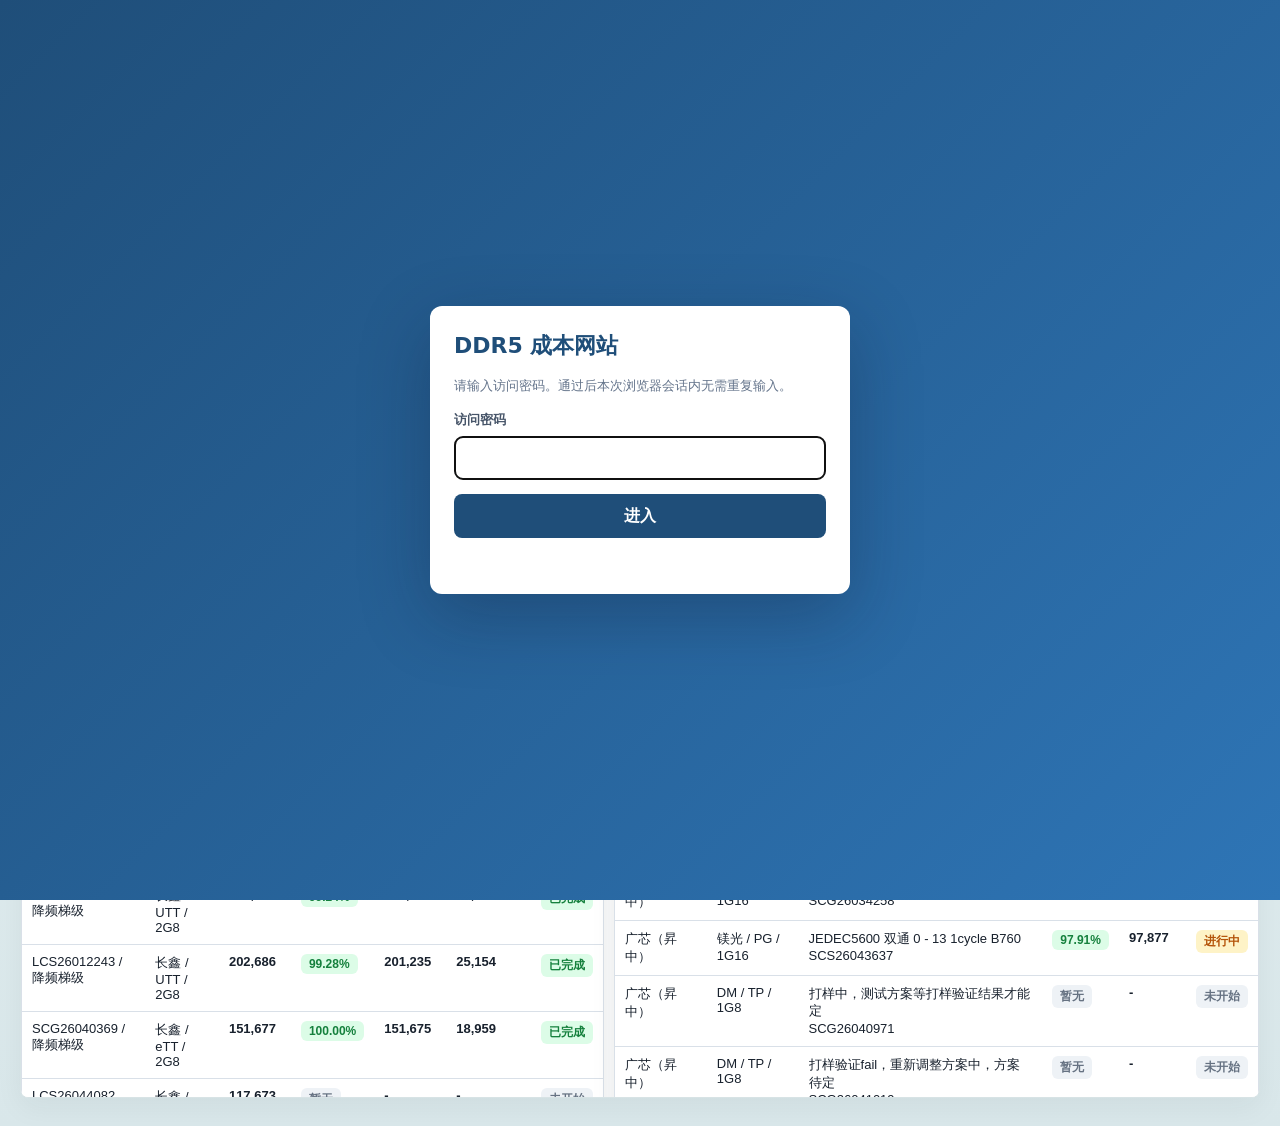
==== commit 67762020: "Add site access password gate" ====
--- a/index.html
+++ b/index.html
@@ -5,8 +5,9 @@
     <meta name="viewport" content="width=device-width, initial-scale=1.0" />
     <title>DDR5 生产成本流程</title>
     <link rel="icon" href="/favicon.svg" type="image/svg+xml" />
-    <link rel="stylesheet" href="/styles.css?v=202605280843" />
-  </head>
+    <link rel="stylesheet" href="/styles.css?v=202606020840" />
+    <script src="/access-gate.js?v=202606020840" defer></script>
+</head>
   <body>
     <main class="main">
       <section class="scheme-page">
@@ -19,8 +20,8 @@
             <button class="nav-button nav-button-active" type="button" data-flow-target="grain">颗粒测试</button>
             <button class="nav-button" type="button" data-flow-target="board">板型匹配</button>
             <button class="nav-button" type="button" data-flow-target="cost">成本核算</button>
-            <a class="nav-button" href="/production-official.html?v=202605301650">正式版</a>
-            <a class="nav-button" href="/production-admin.html?v=202605301930">数据维护</a>
+            <a class="nav-button" href="/production-official.html?v=202606020840">正式版</a>
+            <a class="nav-button" href="/production-admin.html?v=202606020840">数据维护</a>
             <a class="nav-button" href="/production.html?v=202605291930">生产决策</a>
             <a class="nav-button" href="/production-local.html?v=202605292140">本地版</a>
             <a class="nav-button" href="/database.html?v=202605280910">数据库</a>
--- a/styles.css
+++ b/styles.css
@@ -1949,6 +1949,12 @@
   color: #18212d;
 }
 
+.admin-actions .admin-danger {
+  border-color: #f5b5ae;
+  background: #fff;
+  color: #b42318;
+}
+
 .admin-section-head,
 .admin-review > div:first-child {
   display: flex;
@@ -1990,6 +1996,20 @@
   padding-left: 18px;
 }
 
+.admin-ai-meta {
+  margin: 0;
+  color: #4b5563;
+  font-size: 12px;
+  font-weight: 800;
+}
+
+.admin-ai-error {
+  display: block;
+  margin-top: 4px;
+  color: #b42318;
+  font-weight: 800;
+}
+
 .admin-ok {
   margin: 0;
   color: #0f766e;
